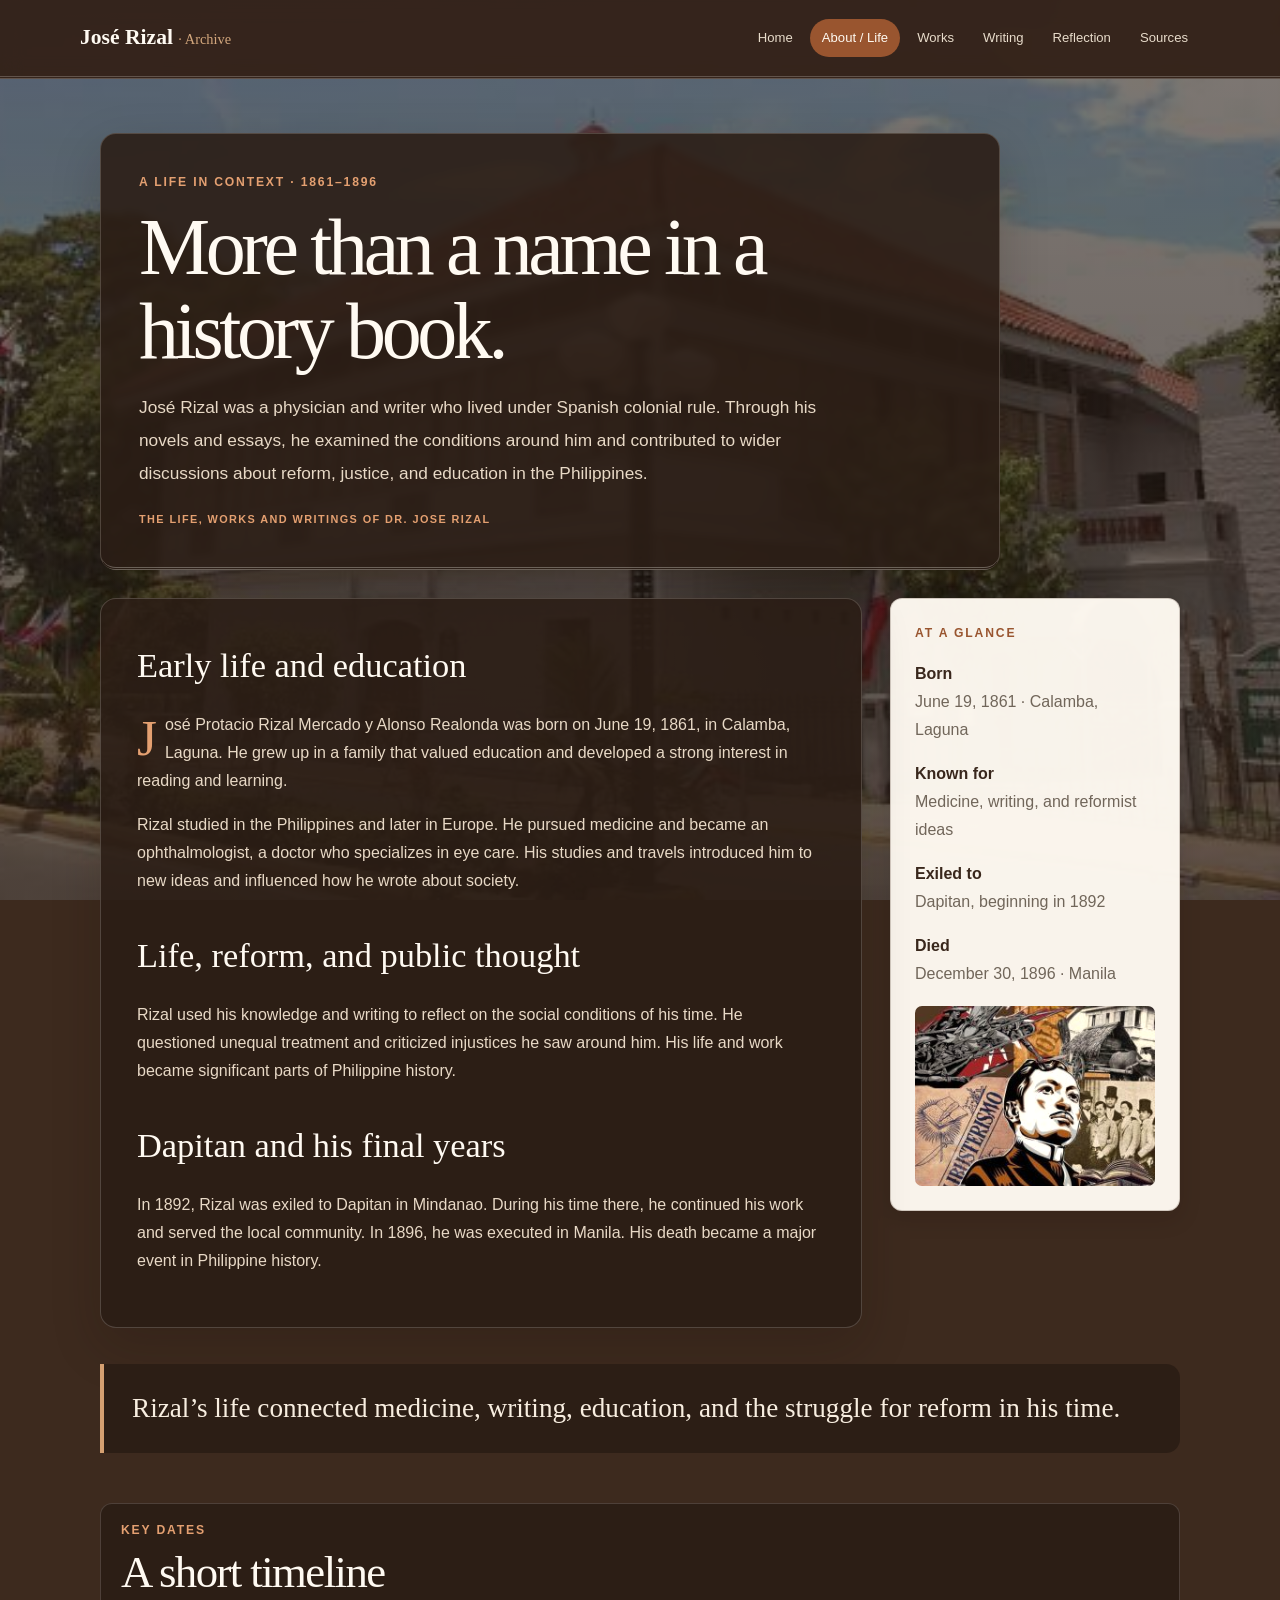
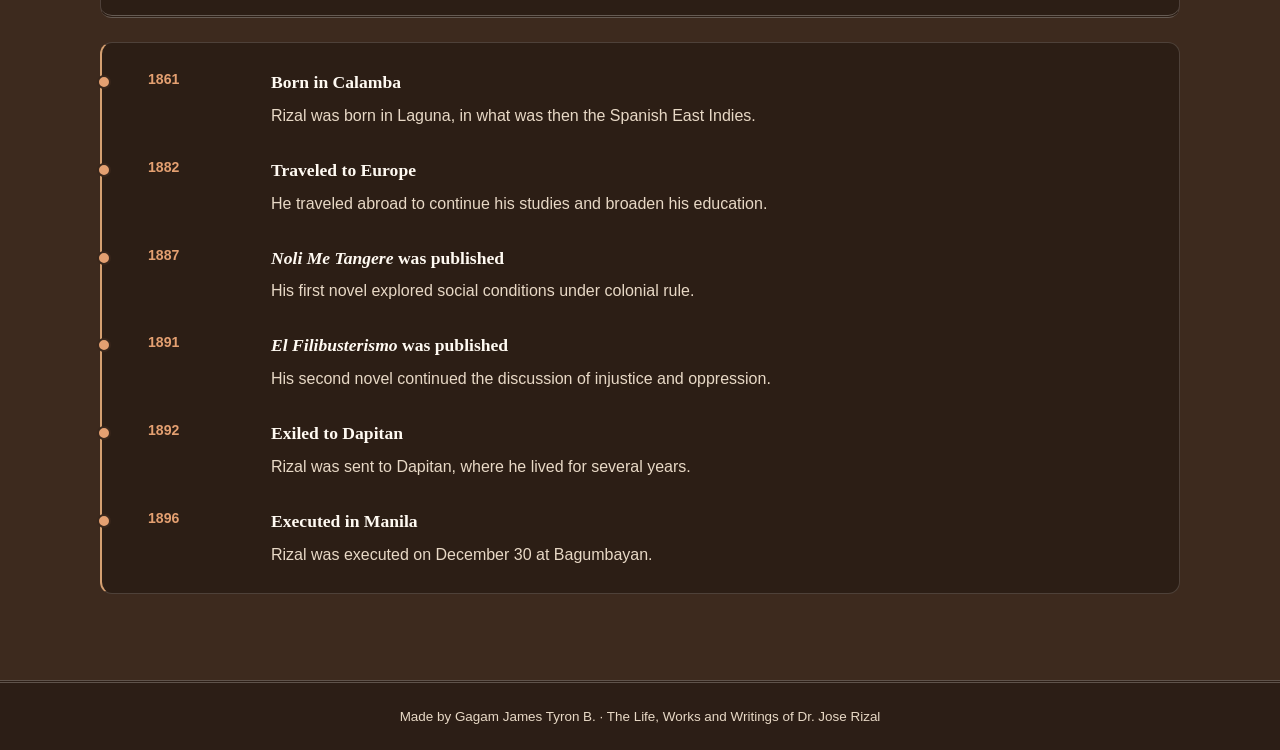
==== about.html @ 9acdd9c3 "Add files via upload" ====
<!DOCTYPE html>
<html lang="en">
<head>
  <meta charset="UTF-8">
  <meta name="viewport" content="width=device-width, initial-scale=1">
  <title>About / Life | The Life, Works and Writings of Dr. Jose Rizal</title>
  <link rel="stylesheet" href="style.css">
</head>
<body class="page-about">
  <header class="site-header">
    <div class="nav-wrap">
      <a class="brand" href="home.html">José Rizal <span>· Archive</span></a>
      <nav class="nav-links" aria-label="Main navigation">
        <a href="home.html">Home</a>
        <a class="active" href="about.html">About / Life</a>
        <a href="works.html">Works</a>
        <a href="writing.html">Writing</a>
        <a href="reflection.html">Reflection</a>
        <a href="sources.html">Sources</a>
      </nav>
    </div>
  </header>

  <main class="page">
    <section class="page-intro">
      <p class="small-label">A life in context · 1861–1896</p>
      <h1>More than a name in a history book.</h1>
      <p class="lead">
        José Rizal was a physician and writer who lived under Spanish colonial
        rule. Through his novels and essays, he examined the conditions around
        him and contributed to wider discussions about reform, justice, and
        education in the Philippines.
      </p>
    </section>

    <section class="about-grid">
      <article class="article-copy">
        <h2>Early life and education</h2>
        <p>
          José Protacio Rizal Mercado y Alonso Realonda was born on June 19,
          1861, in Calamba, Laguna. He grew up in a family that valued
          education and developed a strong interest in reading and learning.
        </p>
        <p>
          Rizal studied in the Philippines and later in Europe. He pursued
          medicine and became an ophthalmologist, a doctor who specializes in
          eye care. His studies and travels introduced him to new ideas and
          influenced how he wrote about society.
        </p>

        <h2>Life, reform, and public thought</h2>
        <p>
          Rizal used his knowledge and writing to reflect on the social
          conditions of his time. He questioned unequal treatment and
          criticized injustices he saw around him. His life and work became
          significant parts of Philippine history.
        </p>

        <h2>Dapitan and his final years</h2>
        <p>
          In 1892, Rizal was exiled to Dapitan in Mindanao. During his time
          there, he continued his work and served the local community. In
          1896, he was executed in Manila. His death became a major event in
          Philippine history.
        </p>
      </article>

      <aside class="fact-card">
        <p class="small-label">At a glance</p>
        <p><strong>Born</strong><br>June 19, 1861 · Calamba, Laguna</p>
        <p><strong>Known for</strong><br>Medicine, writing, and reformist ideas</p>
        <p><strong>Exiled to</strong><br>Dapitan, beginning in 1892</p>
        <p><strong>Died</strong><br>December 30, 1896 · Manila</p>

        <img class="content-image about-image"
             src="about-detail.jpg"
             alt="Historical image related to José Rizal's life">
      </aside>
    </section>

    <blockquote class="pullquote">
      Rizal’s life connected medicine, writing, education, and the struggle
      for reform in his time.
    </blockquote>

    <section class="section timeline-section">
      <div class="section-heading">
        <p class="small-label">Key dates</p>
        <h2>A short timeline</h2>
      </div>

      <div class="timeline">
        <article class="timeline-item">
          <span class="timeline-year">1861</span>
          <div>
            <h3>Born in Calamba</h3>
            <p>Rizal was born in Laguna, in what was then the Spanish East Indies.</p>
          </div>
        </article>

        <article class="timeline-item">
          <span class="timeline-year">1882</span>
          <div>
            <h3>Traveled to Europe</h3>
            <p>He traveled abroad to continue his studies and broaden his education.</p>
          </div>
        </article>

        <article class="timeline-item">
          <span class="timeline-year">1887</span>
          <div>
            <h3><em>Noli Me Tangere</em> was published</h3>
            <p>His first novel explored social conditions under colonial rule.</p>
          </div>
        </article>

        <article class="timeline-item">
          <span class="timeline-year">1891</span>
          <div>
            <h3><em>El Filibusterismo</em> was published</h3>
            <p>His second novel continued the discussion of injustice and oppression.</p>
          </div>
        </article>

        <article class="timeline-item">
          <span class="timeline-year">1892</span>
          <div>
            <h3>Exiled to Dapitan</h3>
            <p>Rizal was sent to Dapitan, where he lived for several years.</p>
          </div>
        </article>

        <article class="timeline-item">
          <span class="timeline-year">1896</span>
          <div>
            <h3>Executed in Manila</h3>
            <p>Rizal was executed on December 30 at Bagumbayan.</p>
          </div>
        </article>
      </div>
    </section>
  </main>

  <footer class="site-footer">
    <p>Made by Gagam James Tyron B. · The Life, Works and Writings of Dr. Jose Rizal</p>
  </footer>
</body>
</html>
---- style.css ----
:root {
  --paper: #f7f0e5;
  --cream: #eadcc8;
  --brown: #39271c;
  --rust: #99552f;
  --olive: #797442;
  --ink: #30271f;
  --muted: #71665a;
  --line: rgba(73, 52, 38, 0.22);
  --white: #fffaf2;
  --light-text: #f8eee0;
  --soft-text: #e8d9c6;
  --shadow: 0 18px 50px rgba(25, 16, 10, 0.2);
  --dark-panel: rgba(43, 29, 21, 0.88);
}

* {
  box-sizing: border-box;
}

html {
  scroll-behavior: smooth;
}

body {
  min-height: 100vh;
  margin: 0;
  color: var(--ink);
  font-family: Arial, Helvetica, sans-serif;
  line-height: 1.75;
  background-color: var(--cream);
}

a {
  color: inherit;
}

/* Dark brown newspaper masthead */
.site-header {
  position: sticky;
  top: 0;
  z-index: 5;
  border-bottom: 3px double rgba(255, 250, 242, 0.22);
  background: rgba(52, 35, 25, 0.97);
  backdrop-filter: blur(10px);
}

.nav-wrap {
  width: min(100% - 40px, 1120px);
  min-height: 76px;
  margin: 0 auto;
  display: flex;
  align-items: center;
  justify-content: space-between;
  gap: 20px;
}

.brand {
  color: var(--white);
  font-family: Georgia, "Times New Roman", serif;
  font-size: 1.35rem;
  font-weight: bold;
  text-decoration: none;
  white-space: nowrap;
}

.brand span {
  color: #d3a77d;
  font-size: 0.9rem;
  font-weight: normal;
}

.nav-links {
  display: flex;
  flex-wrap: wrap;
  gap: 5px;
}

.nav-links a {
  padding: 8px 12px;
  border-radius: 999px;
  color: #e8dccb;
  font-size: 0.82rem;
  text-decoration: none;
  transition: background-color 160ms ease, color 160ms ease,
    transform 160ms ease;
}

.nav-links a:hover,
.nav-links a.active {
  background: var(--rust);
  color: var(--white);
}

.nav-links a:hover {
  transform: translateY(-2px);
}

/* Existing page background images */
body.page-home {
  background-color: #3d2a1e;
  background-image:
    linear-gradient(rgba(35, 24, 17, 0.56), rgba(35, 24, 17, 0.68)),
    url("home-bg.jpg");
  background-position: center;
  background-size: cover;
  background-attachment: fixed;
}

body.page-about {
  background-color: #3d2a1e;
  background-image:
    linear-gradient(rgba(35, 24, 17, 0.58), rgba(35, 24, 17, 0.72)),
    url("about-bg.jpg");
  background-position: center;
  background-size: cover;
  background-attachment: fixed;
}

body.page-works {
  background-color: #3d2a1e;
  background-image:
    linear-gradient(rgba(35, 24, 17, 0.6), rgba(35, 24, 17, 0.73)),
    url("works-bg.jpg");
  background-position: center;
  background-size: cover;
  background-attachment: fixed;
}

body.page-writing {
  background-color: #3d2a1e;
  background-image:
    linear-gradient(rgba(35, 24, 17, 0.6), rgba(35, 24, 17, 0.73)),
    url("writing-bg.jpg");
  background-position: center;
  background-size: cover;
  background-attachment: fixed;
}

body.page-reflection {
  background-color: #3d2a1e;
  background-image:
    linear-gradient(rgba(35, 24, 17, 0.64), rgba(35, 24, 17, 0.76)),
    url("reflection-bg.jpg");
  background-position: center;
  background-size: cover;
  background-attachment: fixed;
}

body.page-sources {
  background-color: #3d2a1e;
  background-image:
    linear-gradient(rgba(35, 24, 17, 0.64), rgba(35, 24, 17, 0.76)),
    url("sources-bg.jpg");
  background-position: center;
  background-size: cover;
  background-attachment: fixed;
}

/* Opening screen reuses the Home background image */
.opening-page {
  min-height: 100vh;
  padding: 16px;
  display: grid;
  place-items: center;
  background-color: #342319;
  background-image:
    linear-gradient(rgba(35, 24, 17, 0.48), rgba(35, 24, 17, 0.66)),
    url("home-bg.jpg");
  background-position: center;
  background-size: cover;
  background-attachment: fixed;
}

.opening {
  position: relative;
  isolation: isolate;
  overflow: hidden;
  width: min(100%, 1040px);
  min-height: min(760px, calc(100vh - 32px));
  padding: 64px 28px;
  display: flex;
  flex-direction: column;
  align-items: center;
  justify-content: center;
  border: 1px solid rgba(255, 250, 242, 0.28);
  border-radius: 28px;
  background: rgba(43, 29, 21, 0.84);
  box-shadow: var(--shadow);
  text-align: center;
  backdrop-filter: blur(3px);
  animation: arrive 650ms ease-out both;
}

.opening::before,
.opening::after {
  position: absolute;
  z-index: -1;
  border-radius: 50%;
  content: "";
}

.opening::before {
  top: -110px;
  right: -85px;
  width: 300px;
  height: 300px;
  background: #d8b8ae;
  opacity: 0.2;
}

.opening::after {
  bottom: -155px;
  left: -100px;
  width: 330px;
  height: 330px;
  background: var(--olive);
  opacity: 0.16;
}

.course-name,
.small-label {
  margin: 0;
  color: #e4a071;
  font-size: 0.76rem;
  font-weight: bold;
  letter-spacing: 0.15em;
  text-transform: uppercase;
}

.opening .course-name,
.opening .small-label {
  color: #efb17f;
}

.opening h1 {
  margin: 18px 0 8px;
  color: var(--white);
  font-family: Georgia, "Times New Roman", serif;
  font-size: clamp(4rem, 11vw, 8rem);
  font-weight: normal;
  letter-spacing: -0.07em;
  line-height: 0.98;
}

.opening-subtitle {
  margin: 8px 0;
  padding: 10px 0;
  border-top: 1px solid rgba(255, 250, 242, 0.28);
  border-bottom: 1px solid rgba(255, 250, 242, 0.28);
  color: #f0c39b;
  font-family: Georgia, "Times New Roman", serif;
  font-size: clamp(1.2rem, 3vw, 1.7rem);
  font-style: italic;
}

.intro-text {
  max-width: 500px;
  margin: 8px 0 0;
  color: var(--soft-text);
  font-size: 1.04rem;
}

.credit {
  margin: 44px 0 0;
  color: var(--soft-text);
  font-size: 0.84rem;
}

/* Buttons */
.button {
  display: inline-block;
  margin-top: 24px;
  padding: 12px 19px;
  border: 1px solid var(--rust);
  border-radius: 999px;
  background: var(--rust);
  color: var(--white);
  font-size: 0.9rem;
  font-weight: bold;
  text-decoration: none;
  transition: transform 160ms ease, background-color 160ms ease;
}

.button:hover {
  transform: translateY(-3px);
  background: var(--olive);
  border-color: var(--olive);
}

.button-light {
  border-color: var(--rust);
  background: var(--rust);
}

.button-light:hover {
  background: var(--olive);
  border-color: var(--olive);
}

/* Page layout and CSS-only entrance motion */
.page {
  width: min(100% - 40px, 1080px);
  margin: 0 auto;
  padding: 54px 0 86px;
}

.page > * {
  animation: arrive 650ms ease-out both;
}

.page > *:nth-child(2) {
  animation-delay: 80ms;
}

.page > *:nth-child(3) {
  animation-delay: 150ms;
}

.page > *:nth-child(4) {
  animation-delay: 220ms;
}

@keyframes arrive {
  from {
    opacity: 0;
    transform: translateY(16px);
  }

  to {
    opacity: 1;
    transform: translateY(0);
  }
}

/* Readable intro panels over backgrounds */
.page-intro {
  max-width: 900px;
  margin-bottom: 28px;
  padding: clamp(22px, 4vw, 38px);
  border: 1px solid rgba(255, 250, 242, 0.18);
  border-bottom: 3px double rgba(255, 250, 242, 0.3);
  border-radius: 16px;
  background: var(--dark-panel);
  color: var(--light-text);
  box-shadow: var(--shadow);
  backdrop-filter: blur(3px);
}

.page-intro h1 {
  margin: 12px 0 18px;
  color: var(--white);
  font-family: Georgia, "Times New Roman", serif;
  font-size: clamp(2.8rem, 7vw, 5rem);
  font-weight: normal;
  letter-spacing: -0.055em;
  line-height: 1.05;
}

.page-intro .lead {
  color: var(--soft-text);
}

.page-intro .small-label {
  color: #e4a071;
}

.page-intro::after {
  content: "THE LIFE, WORKS AND WRITINGS OF DR. JOSE RIZAL";
  display: block;
  margin-top: 20px;
  color: #e4a071;
  font-size: 0.68rem;
  font-weight: bold;
  letter-spacing: 0.13em;
}

/* Home feature */
.hero {
  position: relative;
  isolation: isolate;
  overflow: hidden;
  padding: clamp(28px, 6vw, 68px);
  border: 1px solid rgba(255, 250, 242, 0.2);
  border-radius: 22px;
  background:
    linear-gradient(135deg, rgba(255, 250, 242, 0.035), transparent 55%),
    rgba(43, 29, 21, 0.92);
  color: var(--white);
  box-shadow: var(--shadow);
}

.hero::after {
  position: absolute;
  z-index: -1;
  right: -100px;
  bottom: -190px;
  width: 380px;
  height: 380px;
  border: 1px solid rgba(247, 240, 229, 0.25);
  border-radius: 50%;
  box-shadow: 0 0 0 35px rgba(247, 240, 229, 0.05),
    0 0 0 75px rgba(247, 240, 229, 0.04);
  content: "";
}

.hero .small-label {
  color: #e6c6a9;
}

.hero h1 {
  max-width: 700px;
  margin: 12px 0 18px;
  color: var(--white);
  font-family: Georgia, "Times New Roman", serif;
  font-size: clamp(2.8rem, 7vw, 5rem);
  font-weight: normal;
  letter-spacing: -0.055em;
  line-height: 1.05;
}

.lead {
  max-width: 700px;
  font-size: 1.08rem;
  line-height: 1.9;
}

.hero .lead {
  color: rgba(255, 250, 242, 0.86);
}

.hero-layout {
  display: grid;
  grid-template-columns: minmax(0, 1fr) 250px;
  align-items: center;
  gap: 40px;
}

.hero-note {
  margin: 30px 0 0;
  padding-top: 14px;
  border-top: 1px solid rgba(255, 250, 242, 0.2);
  color: rgba(255, 250, 242, 0.75);
  font-size: 0.78rem;
  letter-spacing: 0.08em;
  text-transform: uppercase;
}

/* Photos and captions */
.photo-frame {
  overflow: hidden;
  margin: 0;
  padding: 9px;
  border: 1px solid rgba(73, 52, 38, 0.28);
  border-radius: 12px;
  background: var(--paper);
  box-shadow: var(--shadow);
  transition: transform 180ms ease, box-shadow 180ms ease;
}

.photo-frame:hover {
  transform: translateY(-4px);
  box-shadow: 0 16px 32px rgba(20, 13, 9, 0.28);
}

.portrait-frame {
  transform: rotate(2deg);
}

.portrait-frame:hover {
  transform: rotate(0) translateY(-4px);
}

.photo-frame figcaption {
  padding: 9px 5px 2px;
  color: var(--muted);
  font-family: Georgia, "Times New Roman", serif;
  font-size: 0.84rem;
}

.content-image {
  display: block;
  width: 100%;
  min-height: 160px;
  aspect-ratio: 4 / 3;
  border-radius: 7px;
  background: #d8c5a9;
  object-fit: cover;
  filter: sepia(12%);
}

.portrait-image {
  aspect-ratio: 4 / 5;
  object-position: center top;
}

.about-image {
  margin-top: 18px;
}

.book-image {
  min-height: 240px;
  aspect-ratio: 4 / 5;
  border-radius: 8px;
  object-position: center;
}

.photo-grid {
  display: grid;
  grid-template-columns: repeat(3, minmax(0, 1fr));
  align-items: start;
  gap: 18px;
  margin-top: 22px;
}

/* Editorial section headings */
.section {
  margin-top: 50px;
}

.section-heading {
  margin-bottom: 20px;
  padding: 16px 20px;
  border: 1px solid rgba(255, 250, 242, 0.16);
  border-bottom: 3px double rgba(255, 250, 242, 0.28);
  border-radius: 12px;
  background: var(--dark-panel);
  color: var(--light-text);
  backdrop-filter: blur(3px);
}

.section-heading h2 {
  margin: 6px 0 0;
  color: var(--white);
  font-family: Georgia, "Times New Roman", serif;
  font-size: clamp(1.9rem, 4vw, 2.8rem);
  font-weight: normal;
  letter-spacing: -0.035em;
  line-height: 1.15;
}

.section-heading .small-label {
  color: #e4a071;
}

.card-grid {
  display: grid;
  grid-template-columns: repeat(3, minmax(0, 1fr));
  gap: 17px;
}

.info-card {
  min-height: 200px;
  padding: 23px;
  display: flex;
  flex-direction: column;
  align-items: flex-start;
  border: 1px solid var(--line);
  border-top: 4px solid var(--rust);
  border-radius: 12px;
  background: var(--paper);
  box-shadow: 0 7px 18px rgba(25, 16, 10, 0.12);
  text-decoration: none;
  transition: transform 180ms ease, box-shadow 180ms ease;
}

.info-card:hover {
  transform: translateY(-5px);
  box-shadow: var(--shadow);
}

.card-number {
  color: var(--rust);
  font-family: Georgia, "Times New Roman", serif;
  font-size: 0.85rem;
  font-weight: bold;
}

.info-card h3 {
  margin: 12px 0 5px;
  color: var(--brown);
  font-family: Georgia, "Times New Roman", serif;
  font-size: 1.35rem;
  font-weight: normal;
}

.info-card p {
  margin: 0;
  color: var(--muted);
  font-size: 0.94rem;
}

.card-link {
  margin-top: auto;
  padding-top: 17px;
  color: var(--rust);
  font-size: 0.84rem;
  font-weight: bold;
}

/* About / Life page */
.about-grid {
  display: grid;
  grid-template-columns: minmax(0, 1fr) 290px;
  align-items: start;
  gap: 28px;
  margin-top: 18px;
}

.article-copy {
  padding: clamp(22px, 4vw, 36px);
  border: 1px solid rgba(255, 250, 242, 0.18);
  border-radius: 16px;
  background: var(--dark-panel);
  color: var(--light-text);
  box-shadow: var(--shadow);
  backdrop-filter: blur(3px);
}

.article-copy h2 {
  margin: 0 0 12px;
  color: var(--white);
  font-family: Georgia, "Times New Roman", serif;
  font-size: clamp(1.7rem, 3vw, 2.15rem);
  font-weight: normal;
}

.article-copy h2:not(:first-child) {
  margin-top: 30px;
}

.article-copy p {
  color: var(--soft-text);
}

.article-copy h2:first-child + p::first-letter {
  float: left;
  padding: 5px 8px 0 0;
  color: #e4a071;
  font-family: Georgia, "Times New Roman", serif;
  font-size: 3.2rem;
  line-height: 0.85;
}

.fact-card,
.work-card,
.reflection-box,
.source-card,
.book-feature,
.reflection-author {
  border: 1px solid rgba(73, 52, 38, 0.22);
  border-radius: 12px;
  background: rgba(255, 250, 242, 0.97);
  color: var(--ink);
  box-shadow: 0 8px 22px rgba(25, 16, 10, 0.14);
}

.fact-card {
  padding: 24px;
}

.fact-card .small-label,
.work-card .small-label,
.book-feature .small-label {
  color: var(--rust);
}

.fact-card p:not(.small-label) {
  color: var(--muted);
}

.fact-card strong {
  color: var(--brown);
}

.pullquote {
  margin: 36px 0;
  padding: 24px 28px;
  border-left: 4px solid #d5a071;
  border-radius: 0 14px 14px 0;
  background: var(--dark-panel);
  color: var(--light-text);
  font-family: Georgia, "Times New Roman", serif;
  font-size: clamp(1.25rem, 3vw, 1.7rem);
  line-height: 1.5;
}

/* Timeline */
.timeline {
  margin-top: 24px;
  padding: 24px;
  border: 1px solid rgba(255, 250, 242, 0.16);
  border-left: 2px solid #d5a071;
  border-radius: 12px;
  background: var(--dark-panel);
  color: var(--light-text);
  backdrop-filter: blur(3px);
}

.timeline-item {
  position: relative;
  display: grid;
  grid-template-columns: 105px 1fr;
  gap: 18px;
  padding: 0 0 25px 22px;
}

.timeline-item:last-child {
  padding-bottom: 0;
}

.timeline-item::before {
  position: absolute;
  top: 8px;
  left: -29px;
  width: 10px;
  height: 10px;
  border: 2px solid var(--brown);
  border-radius: 50%;
  background: #e4a071;
  content: "";
}

.timeline-year {
  color: #e4a071;
  font-size: 0.88rem;
  font-weight: bold;
}

.timeline-item h3 {
  margin: 0 0 4px;
  color: var(--white);
  font-family: Georgia, "Times New Roman", serif;
  font-size: 1.1rem;
}

.timeline-item p {
  margin: 0;
  color: var(--soft-text);
}

/* Works and Writing pages */
.work-card {
  margin-top: 18px;
  padding: 25px;
  transition: transform 180ms ease, box-shadow 180ms ease;
}

.work-card:hover,
.source-card:hover {
  transform: translateY(-4px);
  box-shadow: var(--shadow);
}

.work-card h2,
.book-feature h2,
.source-card h2 {
  margin: 8px 0 12px;
  color: var(--brown);
  font-family: Georgia, "Times New Roman", serif;
  font-size: clamp(1.6rem, 3vw, 2.2rem);
  font-weight: normal;
}

.work-card p,
.book-feature p,
.source-card p {
  color: var(--muted);
}

.book-feature {
  display: grid;
  grid-template-columns: 250px minmax(0, 1fr);
  align-items: center;
  gap: 32px;
  margin-top: 12px;
  padding: 25px;
}

/* Reflection page */
.reflection-author {
  display: flex;
  align-items: center;
  gap: 22px;
  margin: 4px 0 28px;
  padding: 20px;
}

.creator-photo {
  display: block;
  width: 112px;
  height: 112px;
  flex: 0 0 auto;
  border: 5px solid var(--paper);
  border-radius: 50%;
  background: #c8a78d;
  object-fit: cover;
  box-shadow:
    0 0 0 1px rgba(73, 52, 38, 0.24),
    0 6px 16px rgba(58, 39, 25, 0.12);
}

.creator-info .small-label {
  color: var(--rust);
}

.creator-info h2 {
  margin: 5px 0 2px;
  color: var(--brown);
  font-family: Georgia, "Times New Roman", serif;
  font-size: 1.5rem;
  font-weight: normal;
}

.creator-info p:last-child {
  margin: 0;
  color: var(--muted);
  font-size: 0.92rem;
}

.reflection-box {
  padding: clamp(24px, 5vw, 44px);
  border-left: 5px solid var(--rust);
}

.reflection-box p {
  color: var(--ink);
  font-family: Georgia, "Times New Roman", serif;
  font-size: clamp(1.1rem, 2.4vw, 1.35rem);
  line-height: 1.85;
}

.reflection-credit {
  margin-top: 18px;
  color: #f1bd91;
  font-size: 0.8rem;
  font-weight: bold;
  letter-spacing: 0.1em;
  text-transform: uppercase;
}

/* Sources page */
.source-card {
  margin-top: 16px;
  padding: 24px;
  transition: transform 180ms ease, box-shadow 180ms ease;
}

.source-card h2 {
  margin-top: 0;
}

.source-card a {
  color: #85451f;
  text-underline-offset: 3px;
  overflow-wrap: anywhere;
}

.source-list {
  padding-left: 22px;
}

.source-list li {
  margin: 12px 0;
}

/* Footer and keyboard focus */
.site-footer {
  padding: 22px 20px;
  border-top: 3px double rgba(255, 250, 242, 0.24);
  background: rgba(43, 29, 21, 0.88);
  color: var(--soft-text);
  font-size: 0.84rem;
  text-align: center;
}

.site-footer p {
  margin: 0;
}

:focus-visible {
  outline: 3px solid #e4a071;
  outline-offset: 4px;
}

/* Responsive layout */
@media (max-width: 760px) {
  .nav-wrap {
    align-items: flex-start;
    flex-direction: column;
    justify-content: center;
    padding: 12px 0;
    gap: 7px;
  }

  .nav-links {
    gap: 2px;
  }

  .nav-links a {
    padding: 7px 9px;
    font-size: 0.76rem;
  }

  .hero-layout,
  .about-grid {
    grid-template-columns: 1fr;
  }

  .portrait-frame {
    width: min(100%, 250px);
    justify-self: center;
    transform: none;
  }

  .card-grid {
    grid-template-columns: 1fr;
  }

  .book-feature {
    grid-template-columns: 1fr;
  }

  .book-image {
    width: min(100%, 260px);
  }

  body.page-home,
  body.page-about,
  body.page-works,
  body.page-writing,
  body.page-reflection,
  body.page-sources,
  body.opening-page {
    background-attachment: scroll;
  }
}

@media (max-width: 520px) {
  .opening-page {
    padding: 10px;
  }

  .opening {
    min-height: calc(100vh - 20px);
    padding: 48px 20px;
    border-radius: 22px;
  }

  .page {
    width: min(100% - 28px, 1080px);
    padding-top: 30px;
  }

  .page-intro {
    padding: 20px;
  }

  .page-intro::after {
    font-size: 0.56rem;
    letter-spacing: 0.07em;
  }

  .photo-grid {
    grid-template-columns: 1fr;
  }

  .timeline-item {
    grid-template-columns: 1fr;
    gap: 3px;
  }

  .reflection-author {
    align-items: flex-start;
    gap: 15px;
    padding: 16px;
  }

  .creator-photo {
    width: 86px;
    height: 86px;
  }
}

/* Respect visitors who prefer less motion */
@media (prefers-reduced-motion: reduce) {
  html {
    scroll-behavior: auto;
  }

  *,
  *::before,
  *::after {
    animation-duration: 0.01ms !important;
    transition-duration: 0.01ms !important;
  }
}
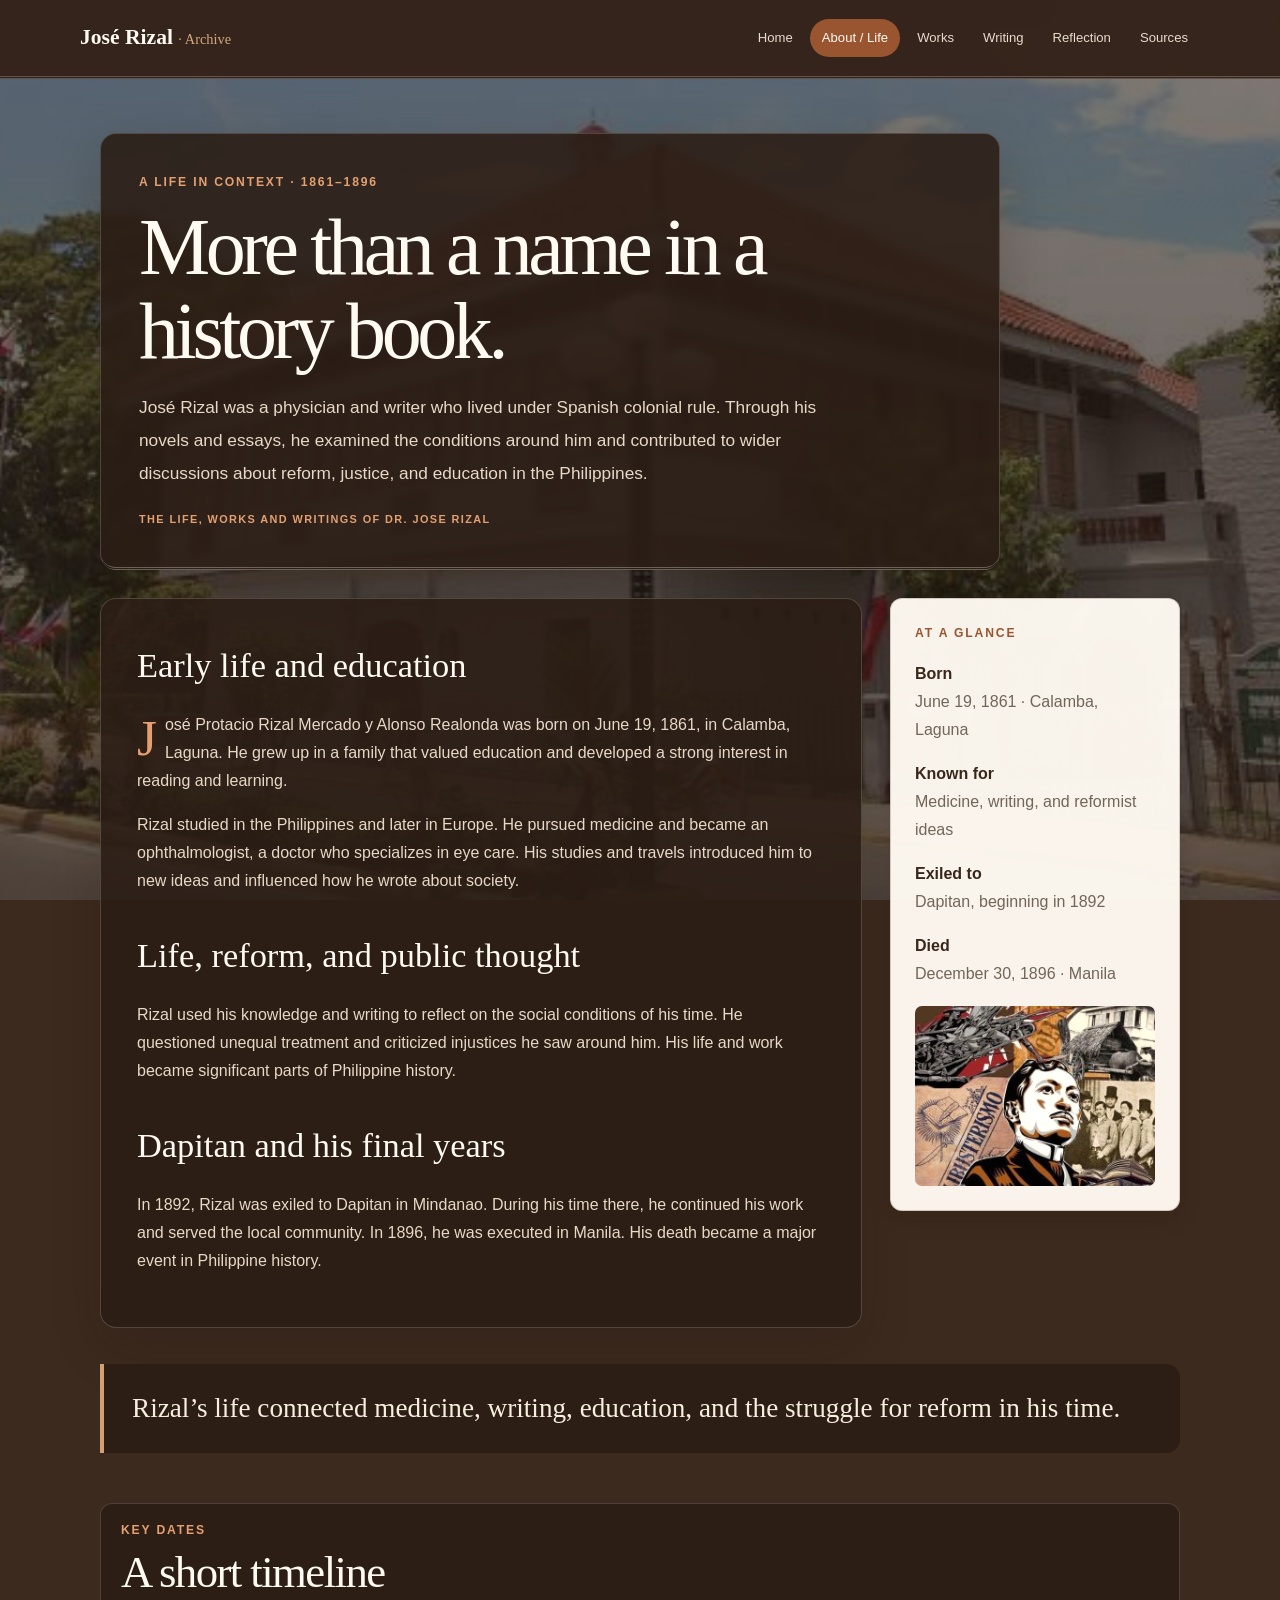
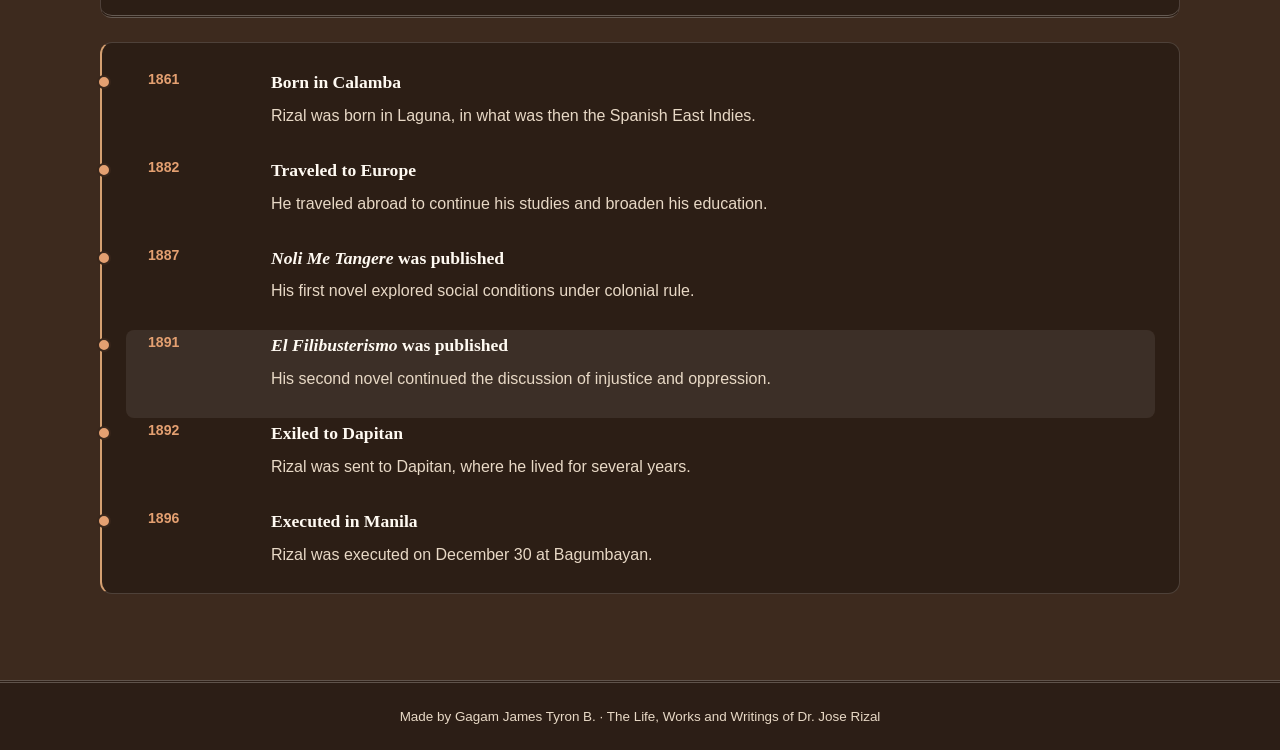
==== commit 6fdf4f26: "Add Rizal archive interactions and social preview" ====
--- a/about.html
+++ b/about.html
@@ -1,148 +1,96 @@
-<!DOCTYPE html>
-<html lang="en">
-<head>
-  <meta charset="UTF-8">
-  <meta name="viewport" content="width=device-width, initial-scale=1">
-  <title>About / Life | The Life, Works and Writings of Dr. Jose Rizal</title>
-  <link rel="stylesheet" href="style.css">
-</head>
-<body class="page-about">
-  <header class="site-header">
-    <div class="nav-wrap">
-      <a class="brand" href="home.html">José Rizal <span>· Archive</span></a>
-      <nav class="nav-links" aria-label="Main navigation">
-        <a href="home.html">Home</a>
-        <a class="active" href="about.html">About / Life</a>
-        <a href="works.html">Works</a>
-        <a href="writing.html">Writing</a>
-        <a href="reflection.html">Reflection</a>
-        <a href="sources.html">Sources</a>
-      </nav>
-    </div>
-  </header>
-
-  <main class="page">
-    <section class="page-intro">
-      <p class="small-label">A life in context · 1861–1896</p>
-      <h1>More than a name in a history book.</h1>
-      <p class="lead">
-        José Rizal was a physician and writer who lived under Spanish colonial
-        rule. Through his novels and essays, he examined the conditions around
-        him and contributed to wider discussions about reform, justice, and
-        education in the Philippines.
-      </p>
-    </section>
-
-    <section class="about-grid">
-      <article class="article-copy">
-        <h2>Early life and education</h2>
-        <p>
-          José Protacio Rizal Mercado y Alonso Realonda was born on June 19,
-          1861, in Calamba, Laguna. He grew up in a family that valued
-          education and developed a strong interest in reading and learning.
-        </p>
-        <p>
-          Rizal studied in the Philippines and later in Europe. He pursued
-          medicine and became an ophthalmologist, a doctor who specializes in
-          eye care. His studies and travels introduced him to new ideas and
-          influenced how he wrote about society.
-        </p>
-
-        <h2>Life, reform, and public thought</h2>
-        <p>
-          Rizal used his knowledge and writing to reflect on the social
-          conditions of his time. He questioned unequal treatment and
-          criticized injustices he saw around him. His life and work became
-          significant parts of Philippine history.
-        </p>
-
-        <h2>Dapitan and his final years</h2>
-        <p>
-          In 1892, Rizal was exiled to Dapitan in Mindanao. During his time
-          there, he continued his work and served the local community. In
-          1896, he was executed in Manila. His death became a major event in
-          Philippine history.
-        </p>
-      </article>
-
-      <aside class="fact-card">
-        <p class="small-label">At a glance</p>
-        <p><strong>Born</strong><br>June 19, 1861 · Calamba, Laguna</p>
-        <p><strong>Known for</strong><br>Medicine, writing, and reformist ideas</p>
-        <p><strong>Exiled to</strong><br>Dapitan, beginning in 1892</p>
-        <p><strong>Died</strong><br>December 30, 1896 · Manila</p>
-
-        <img class="content-image about-image"
-             src="about-detail.jpg"
-             alt="Historical image related to José Rizal's life">
-      </aside>
-    </section>
-
-    <blockquote class="pullquote">
-      Rizal’s life connected medicine, writing, education, and the struggle
-      for reform in his time.
-    </blockquote>
-
-    <section class="section timeline-section">
-      <div class="section-heading">
-        <p class="small-label">Key dates</p>
-        <h2>A short timeline</h2>
-      </div>
-
-      <div class="timeline">
-        <article class="timeline-item">
-          <span class="timeline-year">1861</span>
-          <div>
-            <h3>Born in Calamba</h3>
-            <p>Rizal was born in Laguna, in what was then the Spanish East Indies.</p>
-          </div>
-        </article>
-
-        <article class="timeline-item">
-          <span class="timeline-year">1882</span>
-          <div>
-            <h3>Traveled to Europe</h3>
-            <p>He traveled abroad to continue his studies and broaden his education.</p>
-          </div>
-        </article>
-
-        <article class="timeline-item">
-          <span class="timeline-year">1887</span>
-          <div>
-            <h3><em>Noli Me Tangere</em> was published</h3>
-            <p>His first novel explored social conditions under colonial rule.</p>
-          </div>
-        </article>
-
-        <article class="timeline-item">
-          <span class="timeline-year">1891</span>
-          <div>
-            <h3><em>El Filibusterismo</em> was published</h3>
-            <p>His second novel continued the discussion of injustice and oppression.</p>
-          </div>
-        </article>
-
-        <article class="timeline-item">
-          <span class="timeline-year">1892</span>
-          <div>
-            <h3>Exiled to Dapitan</h3>
-            <p>Rizal was sent to Dapitan, where he lived for several years.</p>
-          </div>
-        </article>
-
-        <article class="timeline-item">
-          <span class="timeline-year">1896</span>
-          <div>
-            <h3>Executed in Manila</h3>
-            <p>Rizal was executed on December 30 at Bagumbayan.</p>
-          </div>
-        </article>
-      </div>
-    </section>
-  </main>
-
-  <footer class="site-footer">
-    <p>Made by Gagam James Tyron B. · The Life, Works and Writings of Dr. Jose Rizal</p>
-  </footer>
-</body>
-</html>+<!DOCTYPE html>
+<html lang="en">
+<head>
+  <meta charset="UTF-8">
+  <meta name="viewport" content="width=device-width, initial-scale=1">
+  <title>About / Life | The Life, Works and Writings of Dr. Jose Rizal</title>
+  <link rel="stylesheet" href="style.css">
+  <script src="script.js" defer></script>
+</head>
+<body class="page-about">
+  <header class="site-header">
+    <div class="nav-wrap">
+      <a class="brand" href="home.html">José Rizal <span>· Archive</span></a>
+      <nav class="nav-links" aria-label="Main navigation">
+        <a href="home.html">Home</a>
+        <a class="active" href="about.html">About / Life</a>
+        <a href="works.html">Works</a>
+        <a href="writing.html">Writing</a>
+        <a href="reflection.html">Reflection</a>
+        <a href="sources.html">Sources</a>
+      </nav>
+    </div>
+  </header>
+  <main class="page">
+    <section class="page-intro">
+      <p class="small-label">A life in context · 1861–1896</p>
+      <h1>More than a name in a history book.</h1>
+      <p class="lead">
+        José Rizal was a physician and writer who lived under Spanish colonial
+        rule. Through his novels and essays, he examined the conditions around
+        him and contributed to wider discussions about reform, justice, and
+        education in the Philippines.
+      </p>
+    </section>
+    <section class="about-grid">
+      <article class="article-copy">
+        <h2>Early life and education</h2>
+        <p>
+          José Protacio Rizal Mercado y Alonso Realonda was born on June 19,
+          1861, in Calamba, Laguna. He grew up in a family that valued
+          education and developed a strong interest in reading and learning.
+        </p>
+        <p>
+          Rizal studied in the Philippines and later in Europe. He pursued
+          medicine and became an ophthalmologist, a doctor who specializes in
+          eye care. His studies and travels introduced him to new ideas and
+          influenced how he wrote about society.
+        </p>
+        <h2>Life, reform, and public thought</h2>
+        <p>
+          Rizal used his knowledge and writing to reflect on the social
+          conditions of his time. He questioned unequal treatment and
+          criticized injustices he saw around him. His life and work became
+          significant parts of Philippine history.
+        </p>
+        <h2>Dapitan and his final years</h2>
+        <p>
+          In 1892, Rizal was exiled to Dapitan in Mindanao. During his time
+          there, he continued his work and served the local community. In
+          1896, he was executed in Manila. His death became a major event in
+          Philippine history.
+        </p>
+      </article>
+      <aside class="fact-card">
+        <p class="small-label">At a glance</p>
+        <p><strong>Born</strong><br>June 19, 1861 · Calamba, Laguna</p>
+        <p><strong>Known for</strong><br>Medicine, writing, and reformist ideas</p>
+        <p><strong>Exiled to</strong><br>Dapitan, beginning in 1892</p>
+        <p><strong>Died</strong><br>December 30, 1896 · Manila</p>
+        <img class="content-image about-image" src="about-detail.jpg" alt="Historical image related to José Rizal's life">
+      </aside>
+    </section>
+    <blockquote class="pullquote">
+      Rizal’s life connected medicine, writing, education, and the struggle
+      for reform in his time.
+    </blockquote>
+    <section class="section timeline-section">
+      <div class="section-heading">
+        <p class="small-label">Key dates</p>
+        <h2>A short timeline</h2>
+      </div>
+      <div class="timeline">
+        <article class="timeline-item"><span class="timeline-year">1861</span><div><h3>Born in Calamba</h3><p>Rizal was born in Laguna, in what was then the Spanish East Indies.</p></div></article>
+        <article class="timeline-item"><span class="timeline-year">1882</span><div><h3>Traveled to Europe</h3><p>He traveled abroad to continue his studies and broaden his education.</p></div></article>
+        <article class="timeline-item"><span class="timeline-year">1887</span><div><h3><em>Noli Me Tangere</em> was published</h3><p>His first novel explored social conditions under colonial rule.</p></div></article>
+        <article class="timeline-item"><span class="timeline-year">1891</span><div><h3><em>El Filibusterismo</em> was published</h3><p>His second novel continued the discussion of injustice and oppression.</p></div></article>
+        <article class="timeline-item"><span class="timeline-year">1892</span><div><h3>Exiled to Dapitan</h3><p>Rizal was sent to Dapitan, where he lived for several years.</p></div></article>
+        <article class="timeline-item"><span class="timeline-year">1896</span><div><h3>Executed in Manila</h3><p>Rizal was executed on December 30 at Bagumbayan.</p></div></article>
+      </div>
+    </section>
+  </main>
+  <footer class="site-footer">
+    <p>Made by Gagam James Tyron B. · The Life, Works and Writings of Dr. Jose Rizal</p>
+  </footer>
+</body>
+</html>
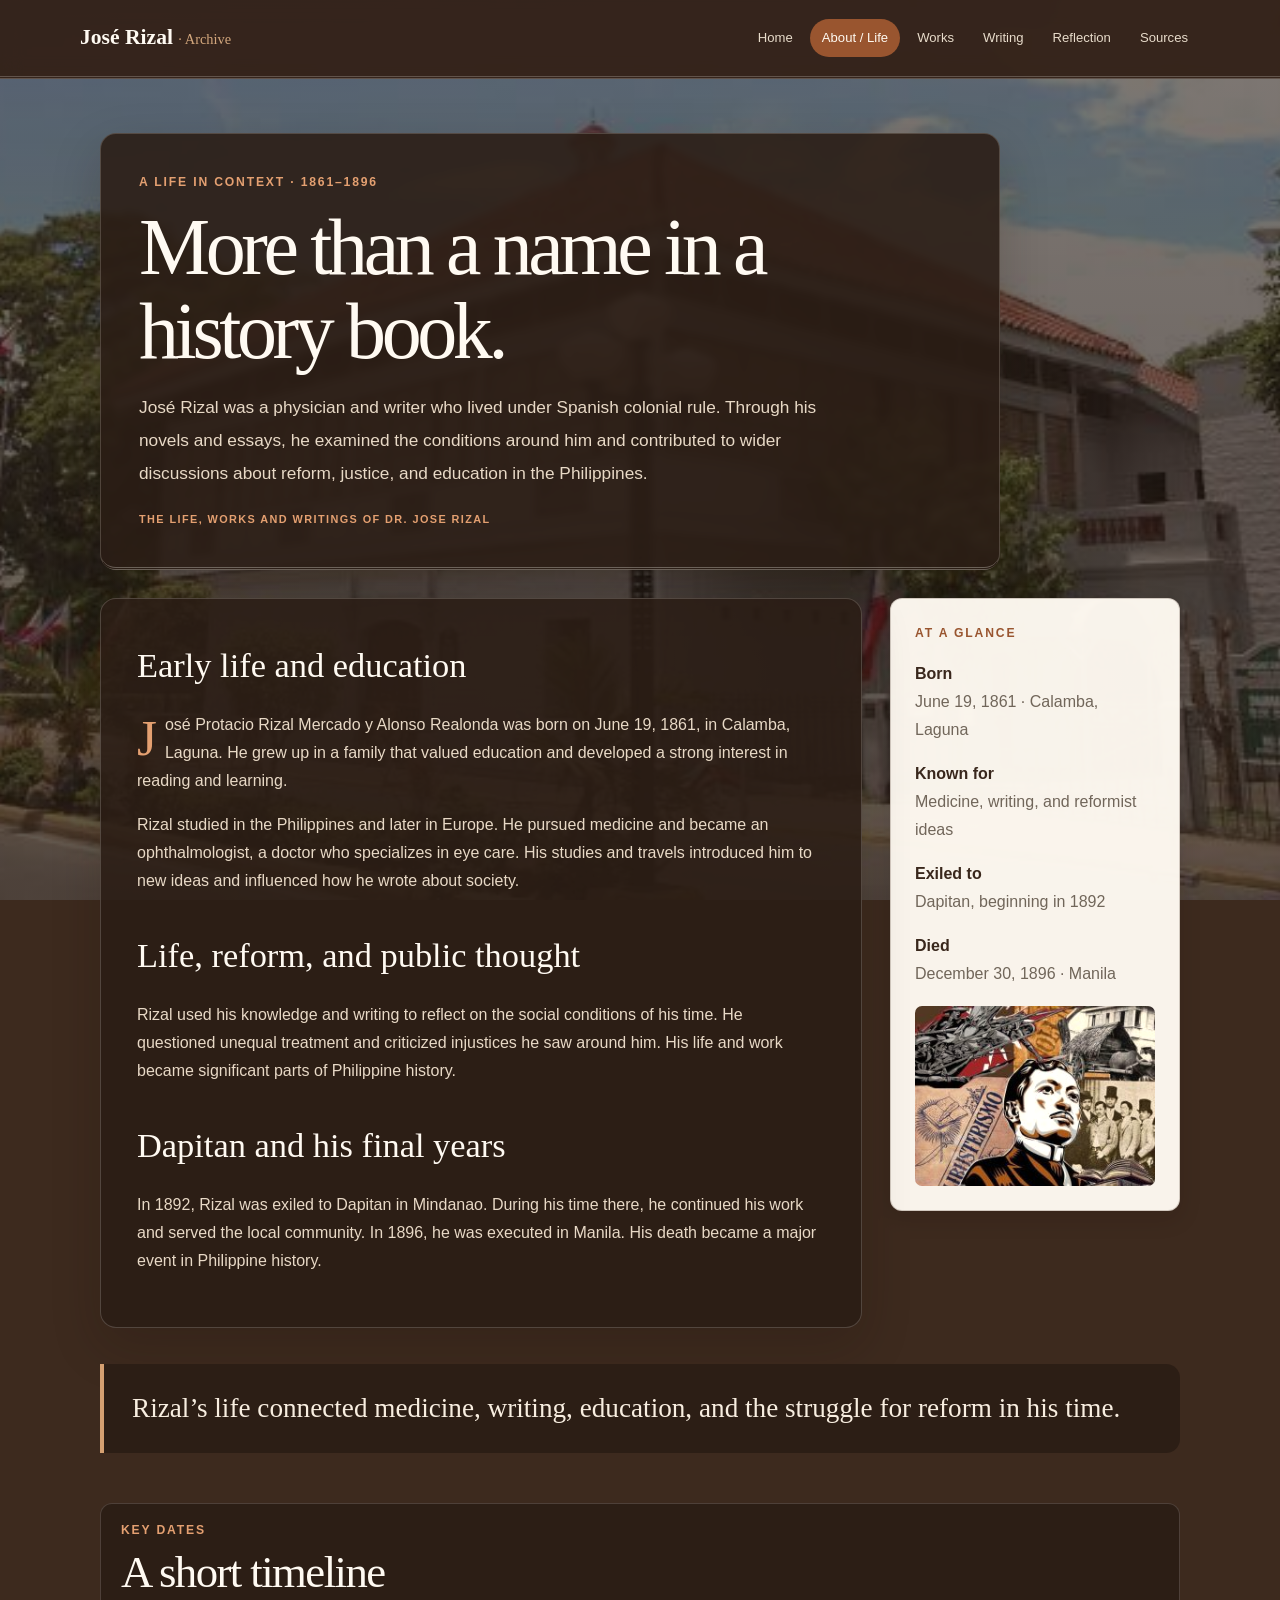
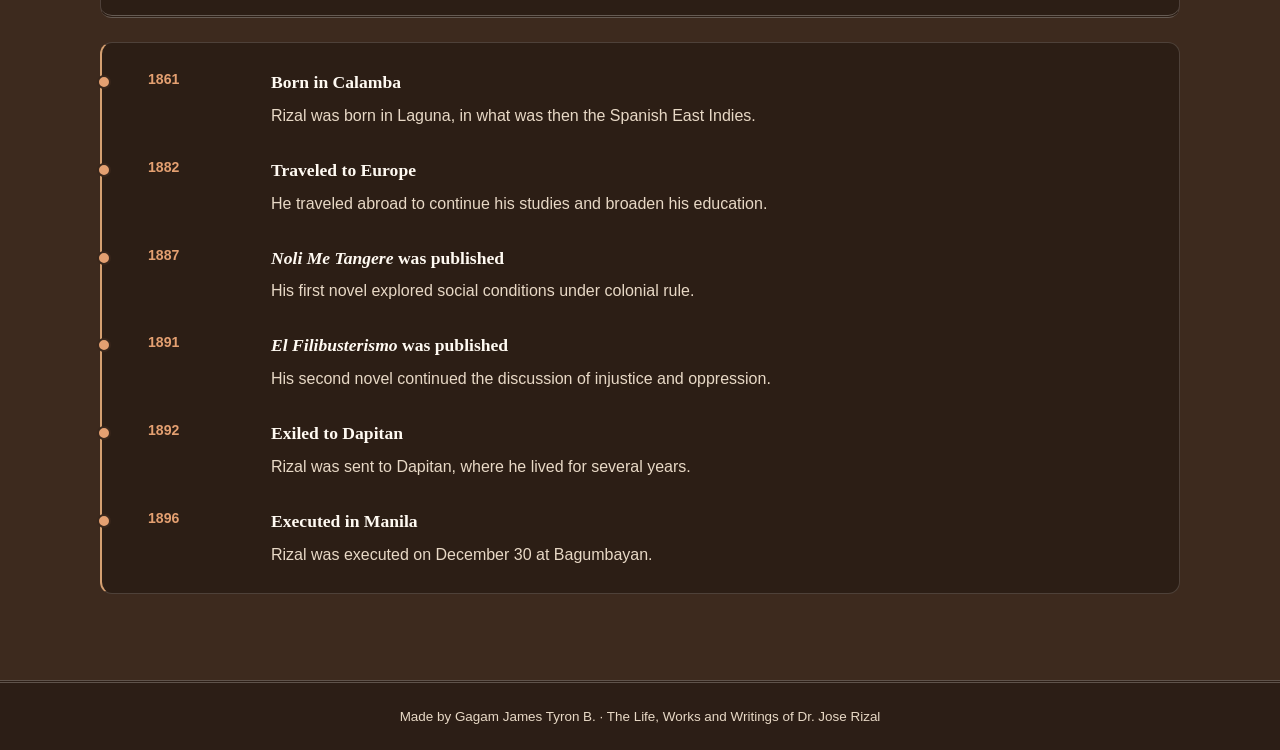
==== commit 5ae2c771: "Remove script references from all site pages" ====
--- a/about.html
+++ b/about.html
@@ -5,19 +5,13 @@
   <meta name="viewport" content="width=device-width, initial-scale=1">
   <title>About / Life | The Life, Works and Writings of Dr. Jose Rizal</title>
   <link rel="stylesheet" href="style.css">
-  <script src="script.js" defer></script>
 </head>
 <body class="page-about">
   <header class="site-header">
     <div class="nav-wrap">
       <a class="brand" href="home.html">José Rizal <span>· Archive</span></a>
       <nav class="nav-links" aria-label="Main navigation">
-        <a href="home.html">Home</a>
-        <a class="active" href="about.html">About / Life</a>
-        <a href="works.html">Works</a>
-        <a href="writing.html">Writing</a>
-        <a href="reflection.html">Reflection</a>
-        <a href="sources.html">Sources</a>
+        <a href="home.html">Home</a><a class="active" href="about.html">About / Life</a><a href="works.html">Works</a><a href="writing.html">Writing</a><a href="reflection.html">Reflection</a><a href="sources.html">Sources</a>
       </nav>
     </div>
   </header>
@@ -25,41 +19,17 @@
     <section class="page-intro">
       <p class="small-label">A life in context · 1861–1896</p>
       <h1>More than a name in a history book.</h1>
-      <p class="lead">
-        José Rizal was a physician and writer who lived under Spanish colonial
-        rule. Through his novels and essays, he examined the conditions around
-        him and contributed to wider discussions about reform, justice, and
-        education in the Philippines.
-      </p>
+      <p class="lead">José Rizal was a physician and writer who lived under Spanish colonial rule. Through his novels and essays, he examined the conditions around him and contributed to wider discussions about reform, justice, and education in the Philippines.</p>
     </section>
     <section class="about-grid">
       <article class="article-copy">
         <h2>Early life and education</h2>
-        <p>
-          José Protacio Rizal Mercado y Alonso Realonda was born on June 19,
-          1861, in Calamba, Laguna. He grew up in a family that valued
-          education and developed a strong interest in reading and learning.
-        </p>
-        <p>
-          Rizal studied in the Philippines and later in Europe. He pursued
-          medicine and became an ophthalmologist, a doctor who specializes in
-          eye care. His studies and travels introduced him to new ideas and
-          influenced how he wrote about society.
-        </p>
+        <p>José Protacio Rizal Mercado y Alonso Realonda was born on June 19, 1861, in Calamba, Laguna. He grew up in a family that valued education and developed a strong interest in reading and learning.</p>
+        <p>Rizal studied in the Philippines and later in Europe. He pursued medicine and became an ophthalmologist, a doctor who specializes in eye care. His studies and travels introduced him to new ideas and influenced how he wrote about society.</p>
         <h2>Life, reform, and public thought</h2>
-        <p>
-          Rizal used his knowledge and writing to reflect on the social
-          conditions of his time. He questioned unequal treatment and
-          criticized injustices he saw around him. His life and work became
-          significant parts of Philippine history.
-        </p>
+        <p>Rizal used his knowledge and writing to reflect on the social conditions of his time. He questioned unequal treatment and criticized injustices he saw around him. His life and work became significant parts of Philippine history.</p>
         <h2>Dapitan and his final years</h2>
-        <p>
-          In 1892, Rizal was exiled to Dapitan in Mindanao. During his time
-          there, he continued his work and served the local community. In
-          1896, he was executed in Manila. His death became a major event in
-          Philippine history.
-        </p>
+        <p>In 1892, Rizal was exiled to Dapitan in Mindanao. During his time there, he continued his work and served the local community. In 1896, he was executed in Manila. His death became a major event in Philippine history.</p>
       </article>
       <aside class="fact-card">
         <p class="small-label">At a glance</p>
@@ -70,15 +40,9 @@
         <img class="content-image about-image" src="about-detail.jpg" alt="Historical image related to José Rizal's life">
       </aside>
     </section>
-    <blockquote class="pullquote">
-      Rizal’s life connected medicine, writing, education, and the struggle
-      for reform in his time.
-    </blockquote>
+    <blockquote class="pullquote">Rizal’s life connected medicine, writing, education, and the struggle for reform in his time.</blockquote>
     <section class="section timeline-section">
-      <div class="section-heading">
-        <p class="small-label">Key dates</p>
-        <h2>A short timeline</h2>
-      </div>
+      <div class="section-heading"><p class="small-label">Key dates</p><h2>A short timeline</h2></div>
       <div class="timeline">
         <article class="timeline-item"><span class="timeline-year">1861</span><div><h3>Born in Calamba</h3><p>Rizal was born in Laguna, in what was then the Spanish East Indies.</p></div></article>
         <article class="timeline-item"><span class="timeline-year">1882</span><div><h3>Traveled to Europe</h3><p>He traveled abroad to continue his studies and broaden his education.</p></div></article>
@@ -89,8 +53,6 @@
       </div>
     </section>
   </main>
-  <footer class="site-footer">
-    <p>Made by Gagam James Tyron B. · The Life, Works and Writings of Dr. Jose Rizal</p>
-  </footer>
+  <footer class="site-footer"><p>Made by Gagam James Tyron B. · The Life, Works and Writings of Dr. Jose Rizal</p></footer>
 </body>
 </html>
